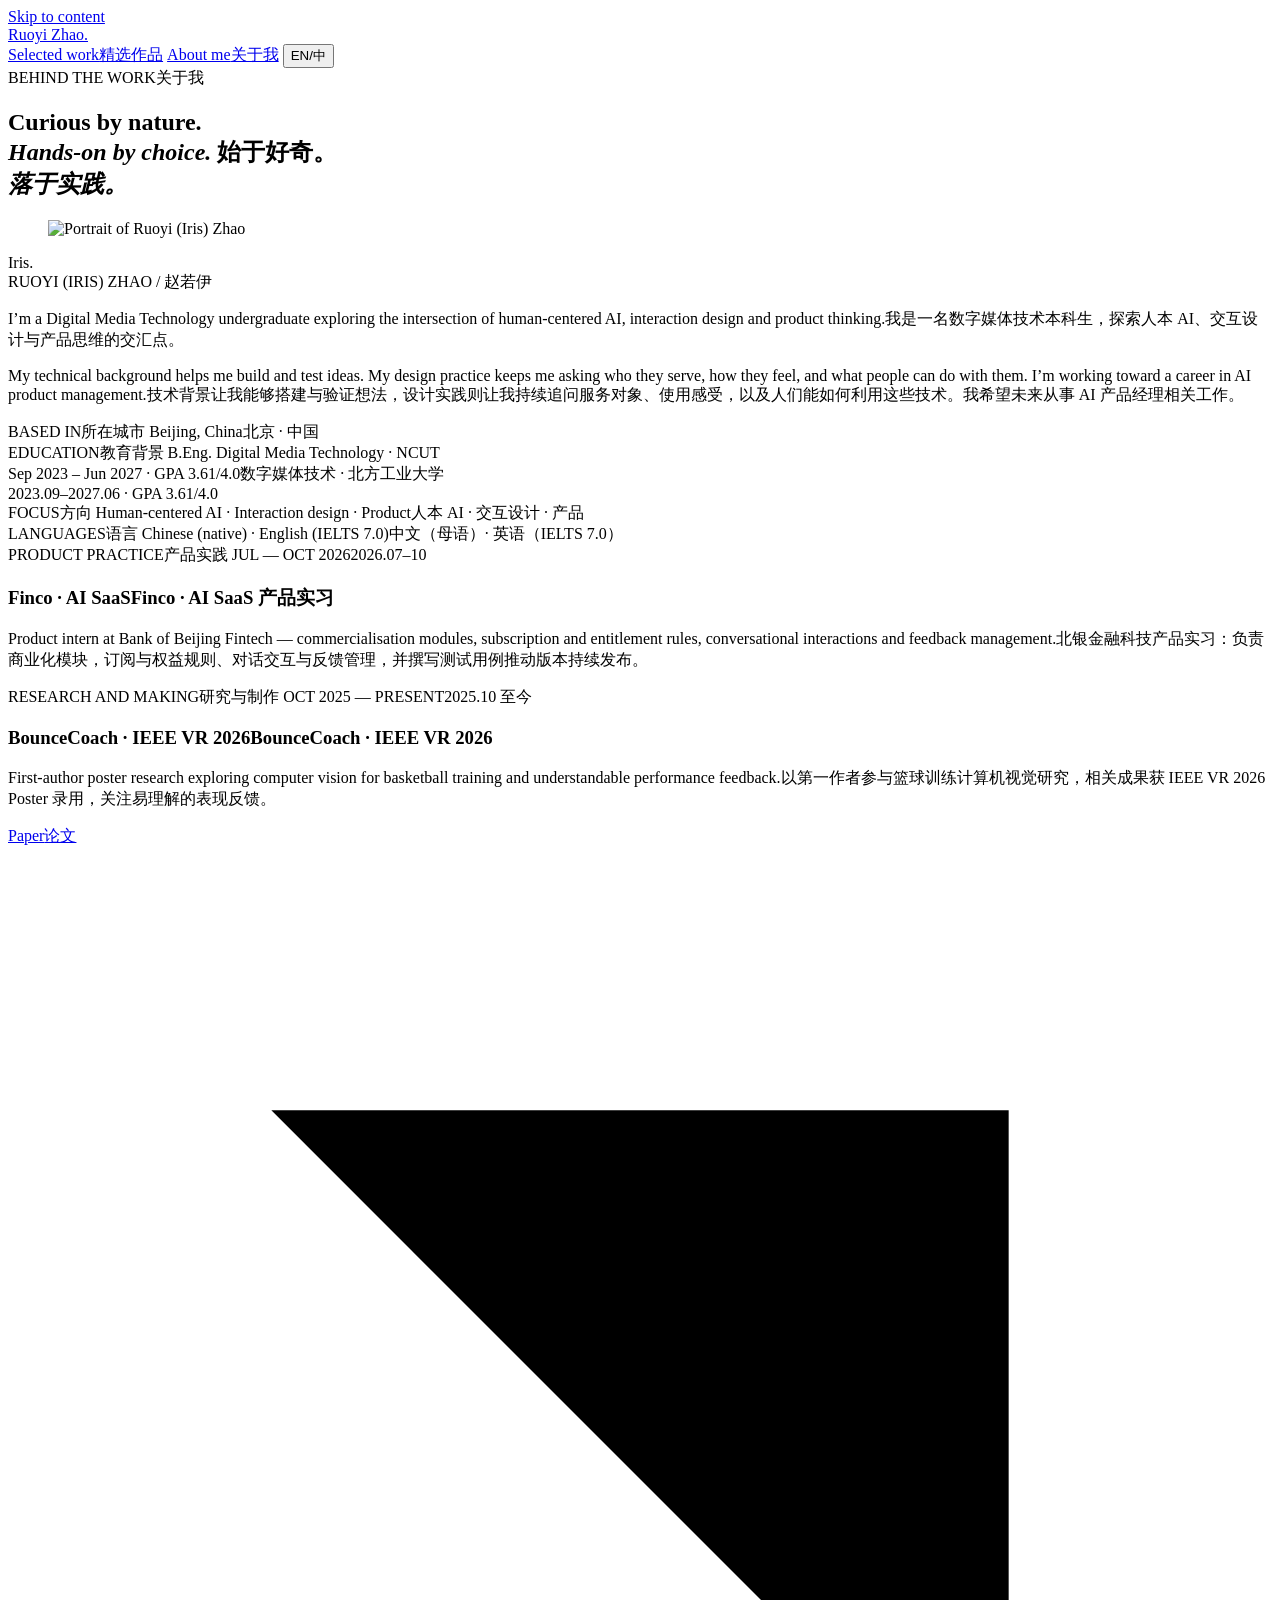
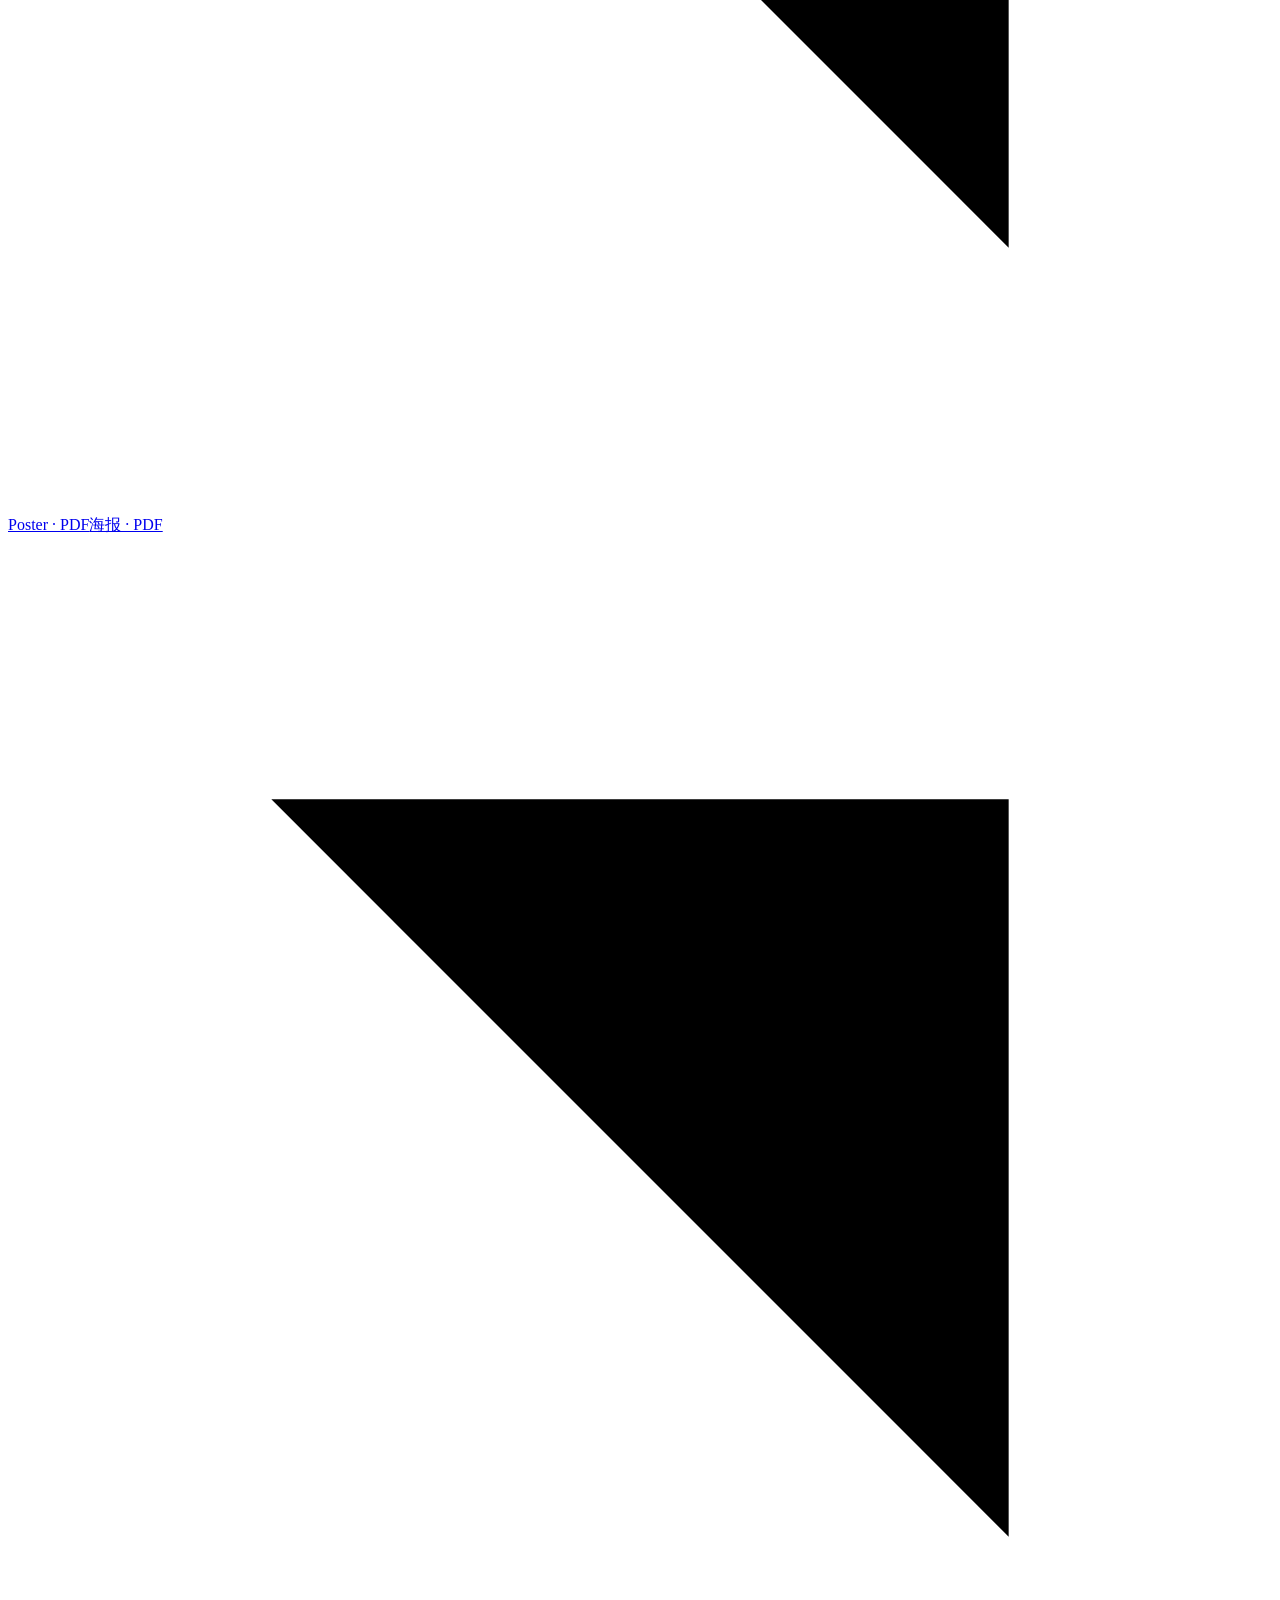
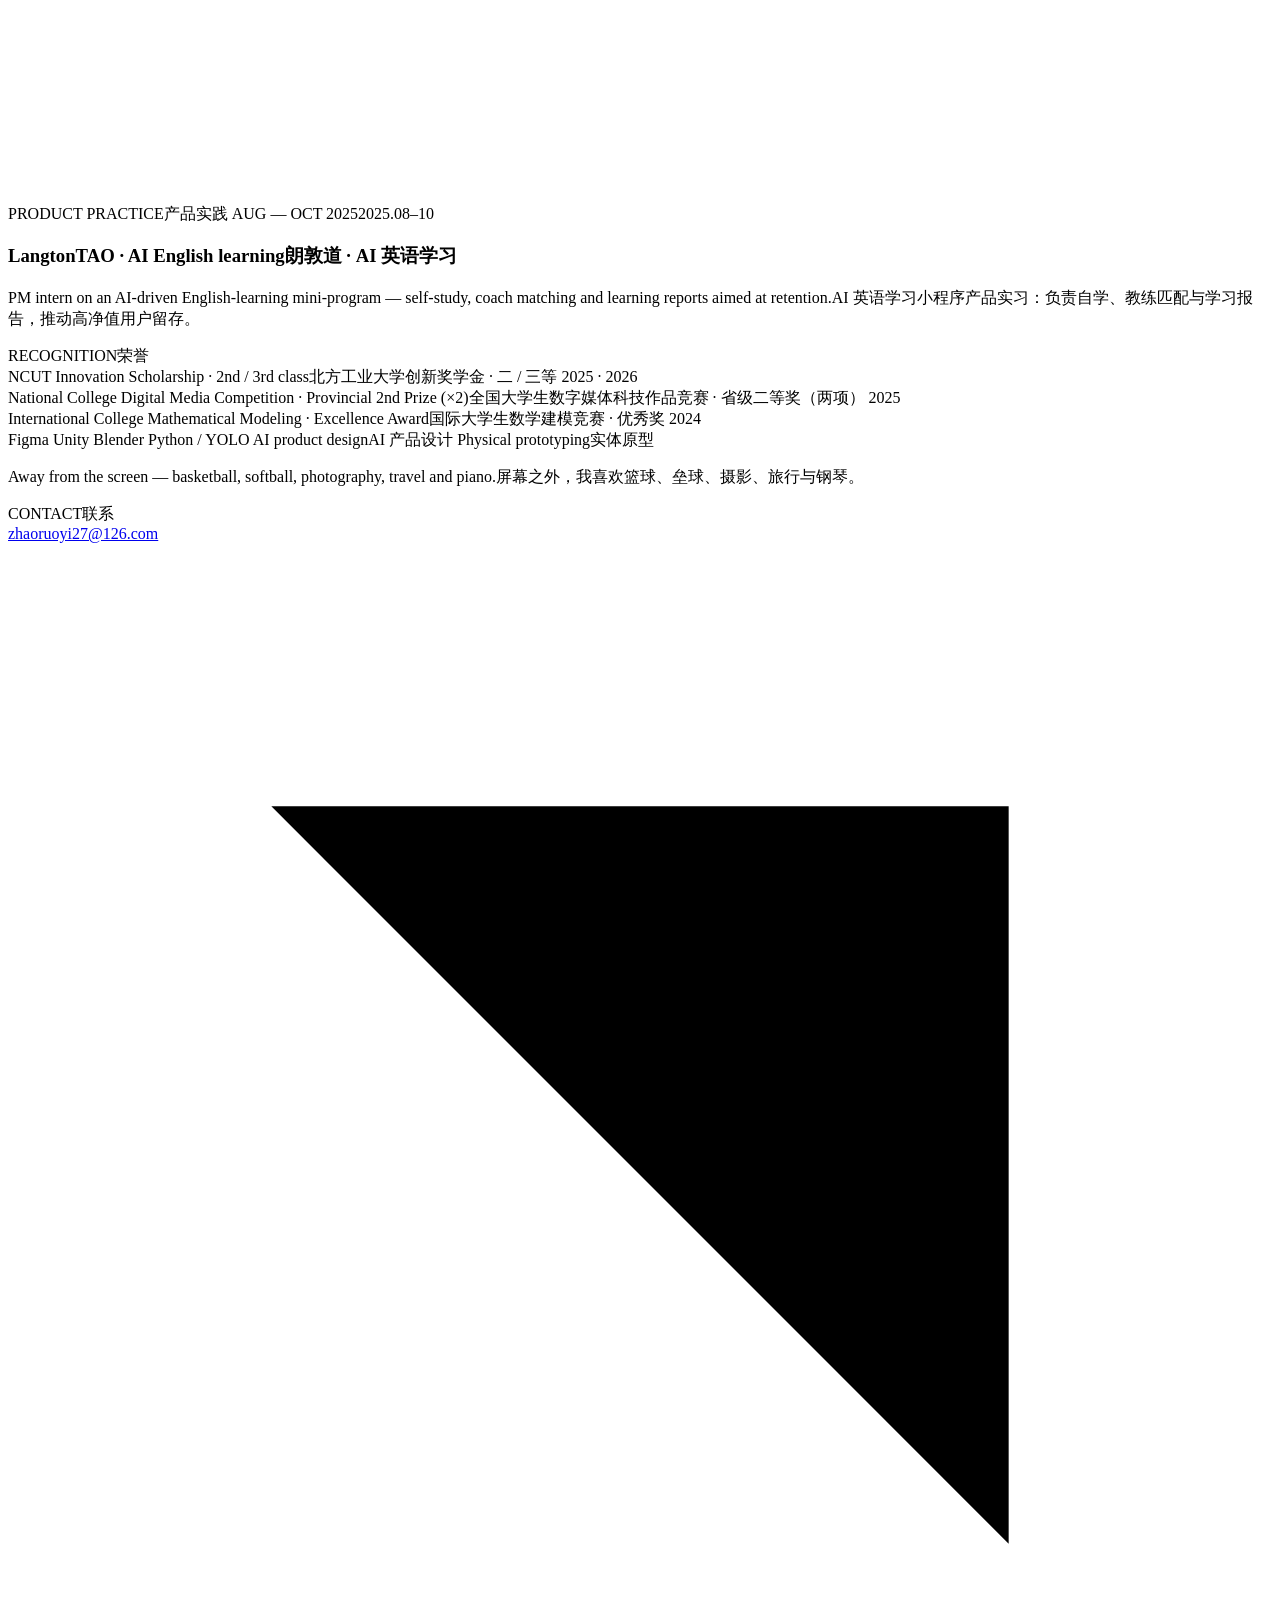
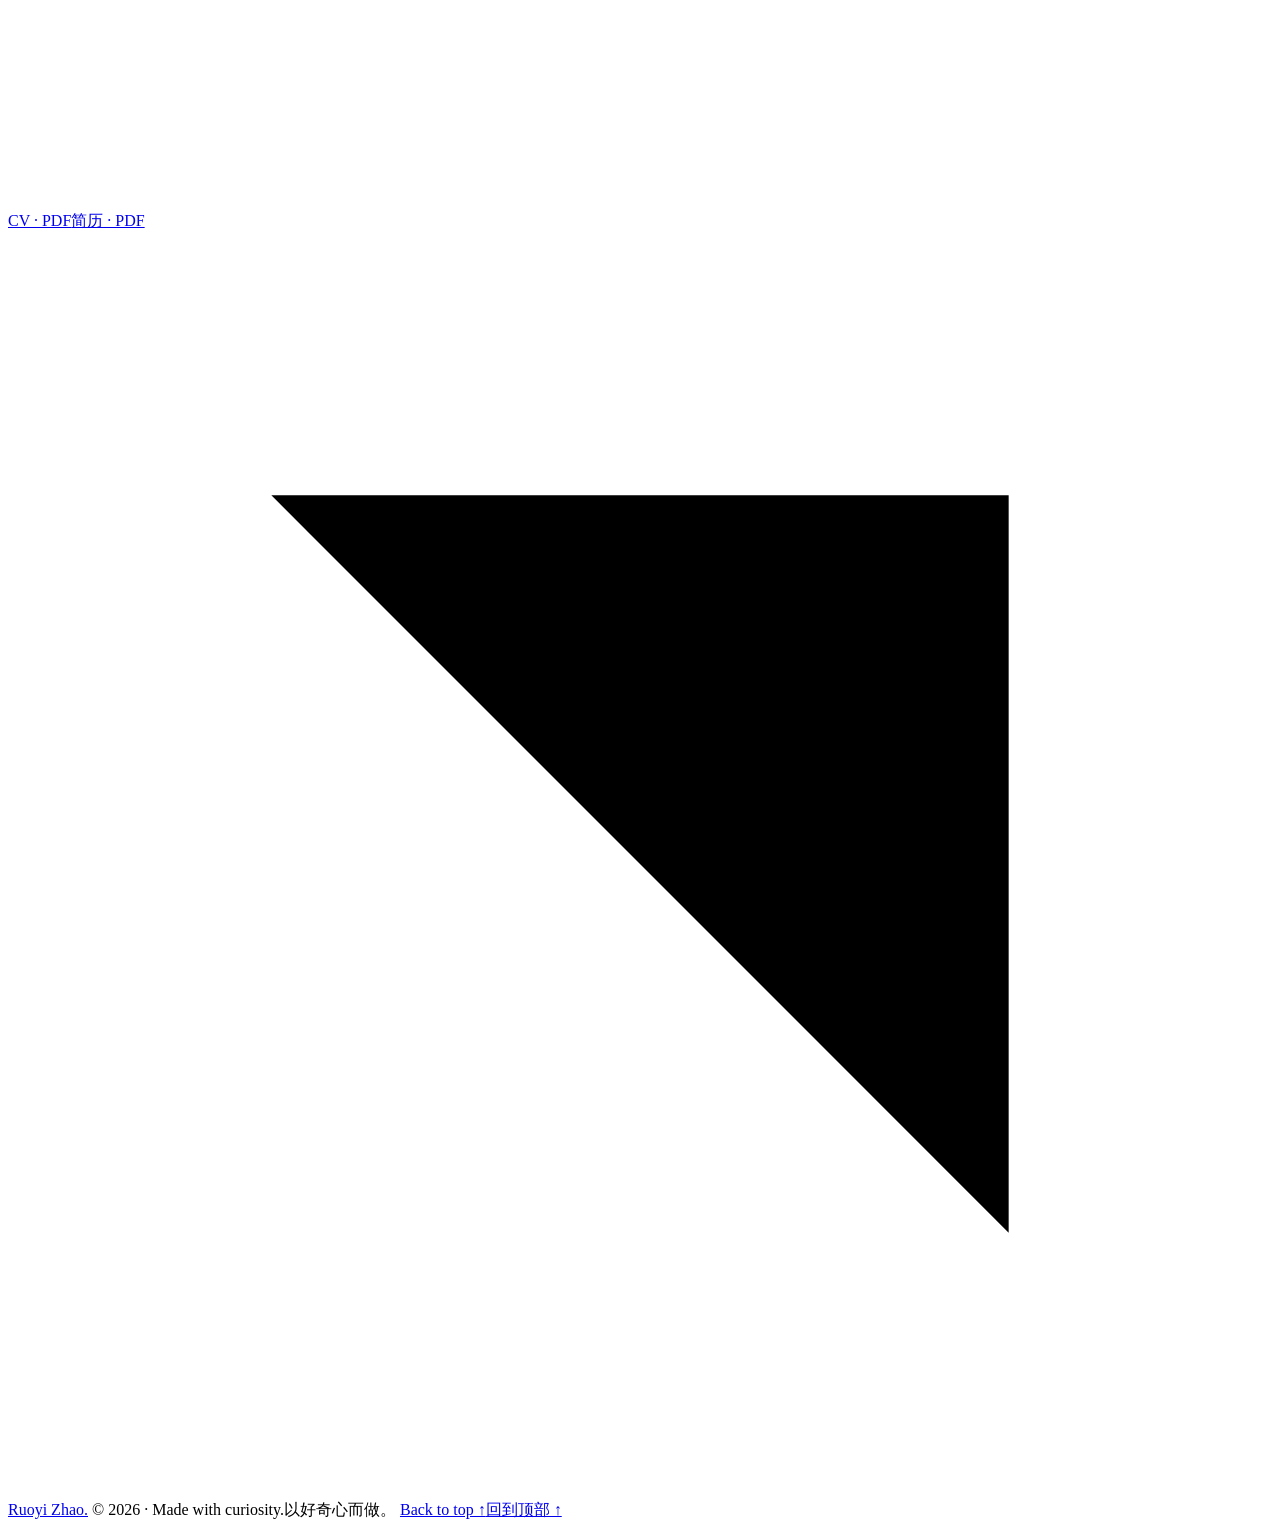
==== about/index.html @ 084b195e "Hero: a light concept diagram on the right - perceive, understand, reflect, act The right half of th" ====
<!DOCTYPE html>
<html lang="en">
<head>
<meta charset="utf-8"/>
<meta name="viewport" content="width=device-width, initial-scale=1"/>
<title>About me — Ruoyi (Iris) Zhao</title>
<meta name="description" content="Ruoyi (Iris) Zhao — a Digital Media Technology undergraduate working across human-centered AI, interaction design and product thinking."/>
<link rel="icon" href="/Ruoyi-Iris-Zhao-Portfolio/favicon.svg"/>
<link rel="stylesheet" href="/Ruoyi-Iris-Zhao-Portfolio/_next/static/css/index.DijxL777.css?v=5"/>
</head>
<body>
<a class="skip" href="#main">Skip to content</a>

<header class="header">
  <a class="wordmark" href="/Ruoyi-Iris-Zhao-Portfolio/" aria-label="Ruoyi Zhao home">Ruoyi Zhao<span class="brand-dot">.</span></a>
  <nav aria-label="Main navigation">
    <a href="/Ruoyi-Iris-Zhao-Portfolio/#work"><span class="t-en">Selected work</span><span class="t-zh">精选作品</span></a>
    <a href="/Ruoyi-Iris-Zhao-Portfolio/about/" class="is-current" aria-current="page"><span class="t-en">About me</span><span class="t-zh">关于我</span></a>
    <button class="language" id="langToggle" aria-label="切换中文"><span class="chosen">EN</span><span class="divider">/</span><span class="">中</span></button>
  </nav>
</header>

<main id="main">

  <section id="about" class="about section-wrap about-page">

    <div class="about-title">
      <span class="eyebrow"><span class="t-en">BEHIND THE WORK</span><span class="t-zh">关于我</span></span>
      <h1>
        <span class="t-en">Curious by nature.<br/><em>Hands-on by choice.</em></span>
        <span class="t-zh">始于好奇。<br/><em>落于实践。</em></span>
      </h1>
      <figure class="about-portrait">
        <img src="/Ruoyi-Iris-Zhao-Portfolio/assets/iris-portrait.jpg" alt="Portrait of Ruoyi (Iris) Zhao"/>
      </figure>
      <div class="signature">Iris.</div>
      <span class="small-caption">RUOYI (IRIS) ZHAO / 赵若伊</span>
    </div>

    <div class="about-content">

      <p class="about-lead"><span class="t-en">I’m a Digital Media Technology undergraduate exploring the intersection of human-centered AI, interaction design and product thinking.</span><span class="t-zh">我是一名数字媒体技术本科生，探索人本 AI、交互设计与产品思维的交汇点。</span></p>
      <p><span class="t-en">My technical background helps me build and test ideas. My design practice keeps me asking who they serve, how they feel, and what people can do with them. I’m working toward a career in AI product management.</span><span class="t-zh">技术背景让我能够搭建与验证想法，设计实践则让我持续追问服务对象、使用感受，以及人们能如何利用这些技术。我希望未来从事 AI 产品经理相关工作。</span></p>

      <div class="about-facts">
        <div class="fact">
          <span class="fact-k"><span class="t-en">BASED IN</span><span class="t-zh">所在城市</span></span>
          <span class="fact-v"><span class="t-en">Beijing, China</span><span class="t-zh">北京 · 中国</span></span>
        </div>
        <div class="fact">
          <span class="fact-k"><span class="t-en">EDUCATION</span><span class="t-zh">教育背景</span></span>
          <span class="fact-v"><span class="t-en">B.Eng. Digital Media Technology · NCUT<br/>Sep 2023 – Jun 2027 · GPA 3.61/4.0</span><span class="t-zh">数字媒体技术 · 北方工业大学<br/>2023.09–2027.06 · GPA 3.61/4.0</span></span>
        </div>
        <div class="fact">
          <span class="fact-k"><span class="t-en">FOCUS</span><span class="t-zh">方向</span></span>
          <span class="fact-v"><span class="t-en">Human-centered AI · Interaction design · Product</span><span class="t-zh">人本 AI · 交互设计 · 产品</span></span>
        </div>
        <div class="fact">
          <span class="fact-k"><span class="t-en">LANGUAGES</span><span class="t-zh">语言</span></span>
          <span class="fact-v"><span class="t-en">Chinese (native) · English (IELTS 7.0)</span><span class="t-zh">中文（母语）· 英语（IELTS 7.0）</span></span>
        </div>
      </div>

      <div class="experience">

        <div>
          <div class="exp-head">
            <span class="eyebrow"><span class="t-en">PRODUCT PRACTICE</span><span class="t-zh">产品实践</span></span>
            <span class="exp-when"><span class="t-en">JUL — OCT 2026</span><span class="t-zh">2026.07–10</span></span>
          </div>
          <h3><span class="t-en">Finco · AI SaaS</span><span class="t-zh">Finco · AI SaaS 产品实习</span></h3>
          <p><span class="t-en">Product intern at Bank of Beijing Fintech — commercialisation modules, subscription and entitlement rules, conversational interactions and feedback management.</span><span class="t-zh">北银金融科技产品实习：负责商业化模块，订阅与权益规则、对话交互与反馈管理，并撰写测试用例推动版本持续发布。</span></p>
        </div>

        <div>
          <div class="exp-head">
            <span class="eyebrow"><span class="t-en">RESEARCH AND MAKING</span><span class="t-zh">研究与制作</span></span>
            <span class="exp-when"><span class="t-en">OCT 2025 — PRESENT</span><span class="t-zh">2025.10 至今</span></span>
          </div>
          <h3><span class="t-en">BounceCoach · IEEE VR 2026</span><span class="t-zh">BounceCoach · IEEE VR 2026</span></h3>
          <p><span class="t-en">First-author poster research exploring computer vision for basketball training and understandable performance feedback.</span><span class="t-zh">以第一作者参与篮球训练计算机视觉研究，相关成果获 IEEE VR 2026 Poster 录用，关注易理解的表现反馈。</span></p>
          <div class="pub-links">
            <a class="pub-link" href="https://www.computer.org/csdl/proceedings-article/vrw/2026/052900b168/2gdpKxrUB2w" target="_blank" rel="noreferrer"><span class="t-en">Paper</span><span class="t-zh">论文</span><svg class="arrow-icon" viewBox="0 0 24 24" aria-hidden="true"><path d="M5 19 19 5M5 5h14v14"></path></svg></a>
            <a class="pub-link" href="https://zryiiii-web.github.io/BounceCoach-Poster/publications/IEEE_VR_2026_Poster.pdf" target="_blank" rel="noreferrer"><span class="t-en">Poster · PDF</span><span class="t-zh">海报 · PDF</span><svg class="arrow-icon" viewBox="0 0 24 24" aria-hidden="true"><path d="M5 19 19 5M5 5h14v14"></path></svg></a>
          </div>
        </div>

        <div>
          <div class="exp-head">
            <span class="eyebrow"><span class="t-en">PRODUCT PRACTICE</span><span class="t-zh">产品实践</span></span>
            <span class="exp-when"><span class="t-en">AUG — OCT 2025</span><span class="t-zh">2025.08–10</span></span>
          </div>
          <h3><span class="t-en">LangtonTAO · AI English learning</span><span class="t-zh">朗敦道 · AI 英语学习</span></h3>
          <p><span class="t-en">PM intern on an AI-driven English-learning mini-program — self-study, coach matching and learning reports aimed at retention.</span><span class="t-zh">AI 英语学习小程序产品实习：负责自学、教练匹配与学习报告，推动高净值用户留存。</span></p>
        </div>

      </div>

      <div class="about-rec">
        <span class="eyebrow"><span class="t-en">RECOGNITION</span><span class="t-zh">荣誉</span></span>
        <div class="rec-list">
          <div class="rec">
            <span class="rec-t"><span class="t-en">NCUT Innovation Scholarship · 2nd / 3rd class</span><span class="t-zh">北方工业大学创新奖学金 · 二 / 三等</span></span>
            <span class="rec-y">2025 · 2026</span>
          </div>
          <div class="rec">
            <span class="rec-t"><span class="t-en">National College Digital Media Competition · Provincial 2nd Prize (×2)</span><span class="t-zh">全国大学生数字媒体科技作品竞赛 · 省级二等奖（两项）</span></span>
            <span class="rec-y">2025</span>
          </div>
          <div class="rec">
            <span class="rec-t"><span class="t-en">International College Mathematical Modeling · Excellence Award</span><span class="t-zh">国际大学生数学建模竞赛 · 优秀奖</span></span>
            <span class="rec-y">2024</span>
          </div>
        </div>
      </div>

      <div class="skill-tags">
        <span>Figma</span>
        <span>Unity</span>
        <span>Blender</span>
        <span>Python / YOLO</span>
        <span><span class="t-en">AI product design</span><span class="t-zh">AI 产品设计</span></span>
        <span><span class="t-en">Physical prototyping</span><span class="t-zh">实体原型</span></span>
      </div>

      <p class="personal-note"><span class="t-en">Away from the screen — basketball, softball, photography, travel and piano.</span><span class="t-zh">屏幕之外，我喜欢篮球、垒球、摄影、旅行与钢琴。</span></p>

      <div class="about-contact">
        <span class="eyebrow"><span class="t-en">CONTACT</span><span class="t-zh">联系</span></span>
        <div class="pub-links">
          <a class="pub-link is-mail" href="mailto:zhaoruoyi27@126.com"><span>zhaoruoyi27@126.com</span><svg class="arrow-icon" viewBox="0 0 24 24" aria-hidden="true"><path d="M5 19 19 5M5 5h14v14"></path></svg></a>
          <a class="pub-link" href="/Ruoyi-Iris-Zhao-Portfolio/assets/CV-Ruoyi-Zhao.pdf" target="_blank" rel="noreferrer"><span class="t-en">CV · PDF</span><span class="t-zh">简历 · PDF</span><svg class="arrow-icon" viewBox="0 0 24 24" aria-hidden="true"><path d="M5 19 19 5M5 5h14v14"></path></svg></a>
        </div>
      </div>

    </div>
  </section>

</main>

<footer>
  <a href="/Ruoyi-Iris-Zhao-Portfolio/">Ruoyi Zhao<span>.</span></a>
  <span>© 2026 · <span class="t-en">Made with curiosity.</span><span class="t-zh">以好奇心而做。</span></span>
  <a href="#main"><span class="t-en">Back to top ↑</span><span class="t-zh">回到顶部 ↑</span></a>
</footer>

<script>
(function () {
  var KEY = "ruoyi-language";
  var zh = false;
  try { zh = localStorage.getItem(KEY) === "1"; } catch (e) {}
  var btn = document.getElementById("langToggle");
  function paint() {
    document.documentElement.lang = zh ? "zh-CN" : "en";
    document.documentElement.className = zh ? "zh" : "";
    if (btn) {
      var kids = btn.children;
      kids[0].className = zh ? "" : "chosen";
      kids[2].className = zh ? "chosen" : "";
    }
  }
  paint();
  if (btn) {
    btn.addEventListener("click", function () {
      zh = !zh;
      try { localStorage.setItem(KEY, zh ? "1" : "0"); } catch (e) {}
      paint();
    });
  }
})();
</script>
</body>
</html>
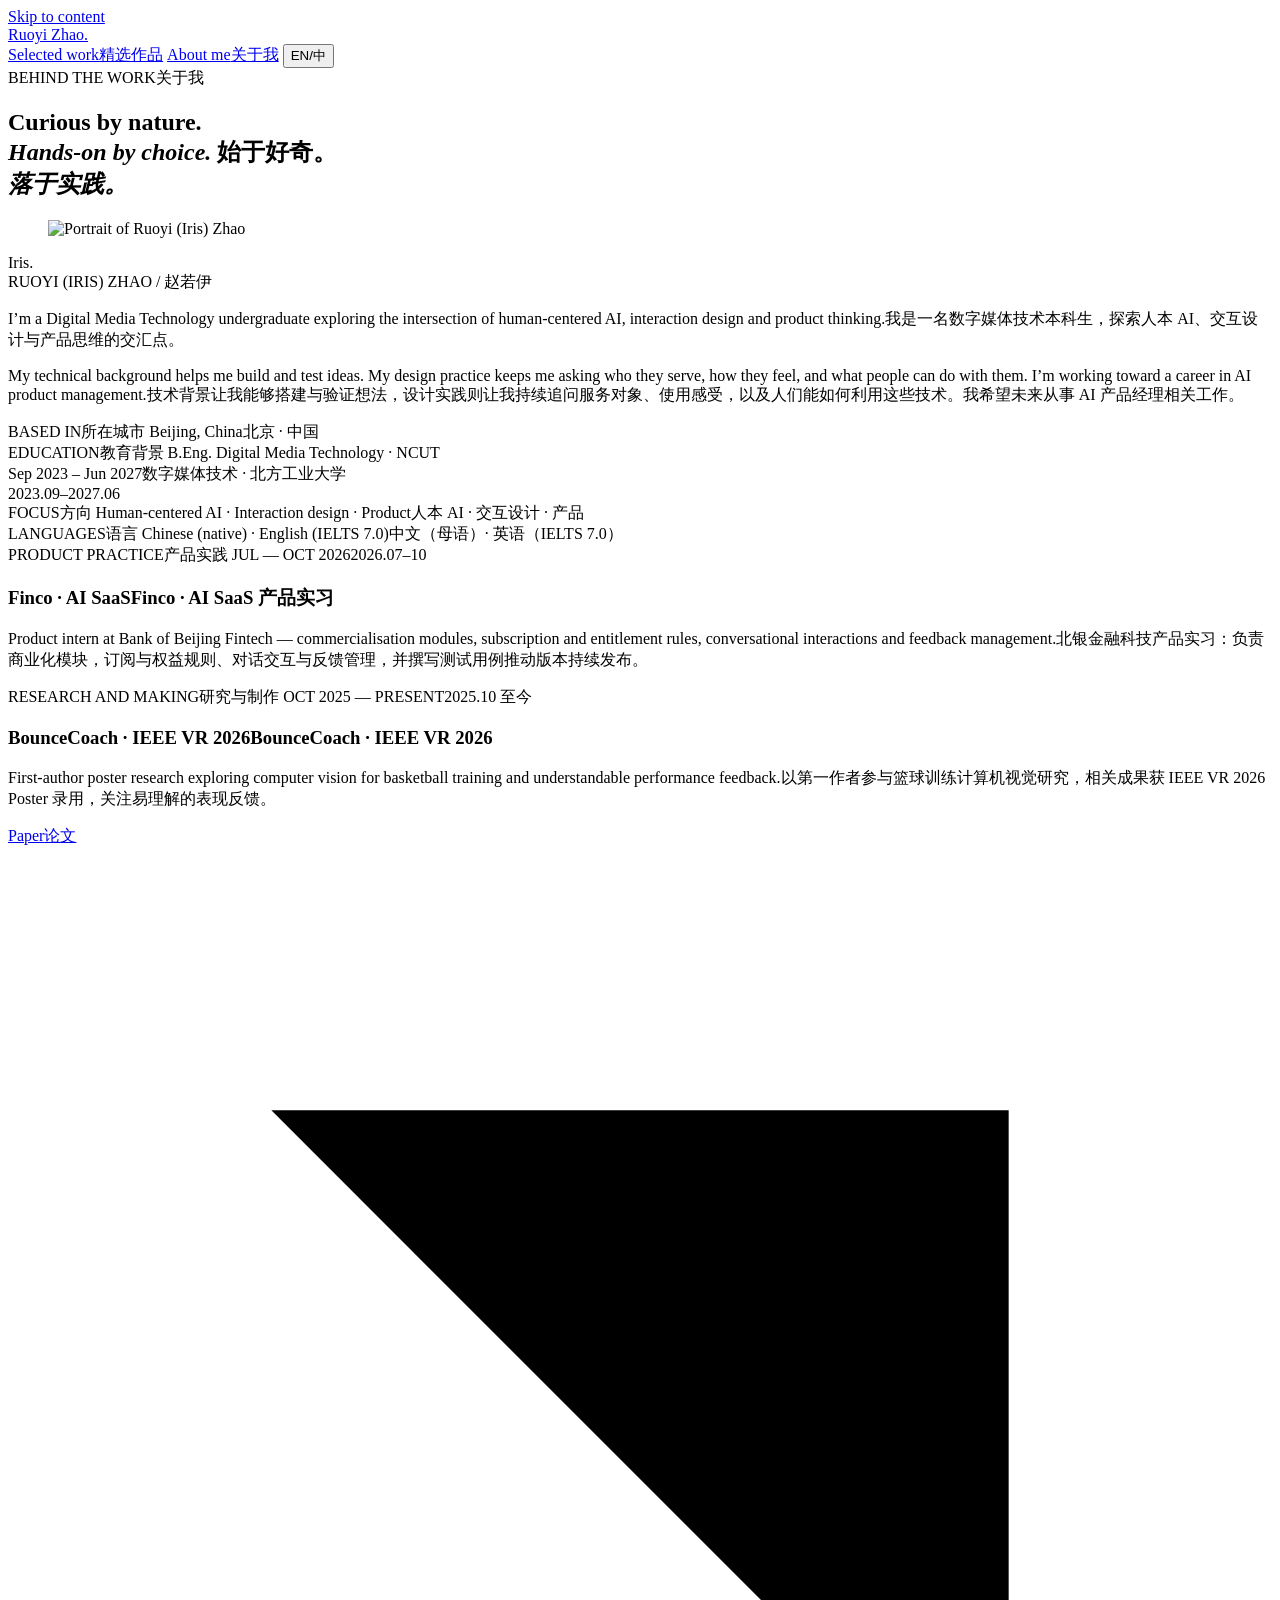
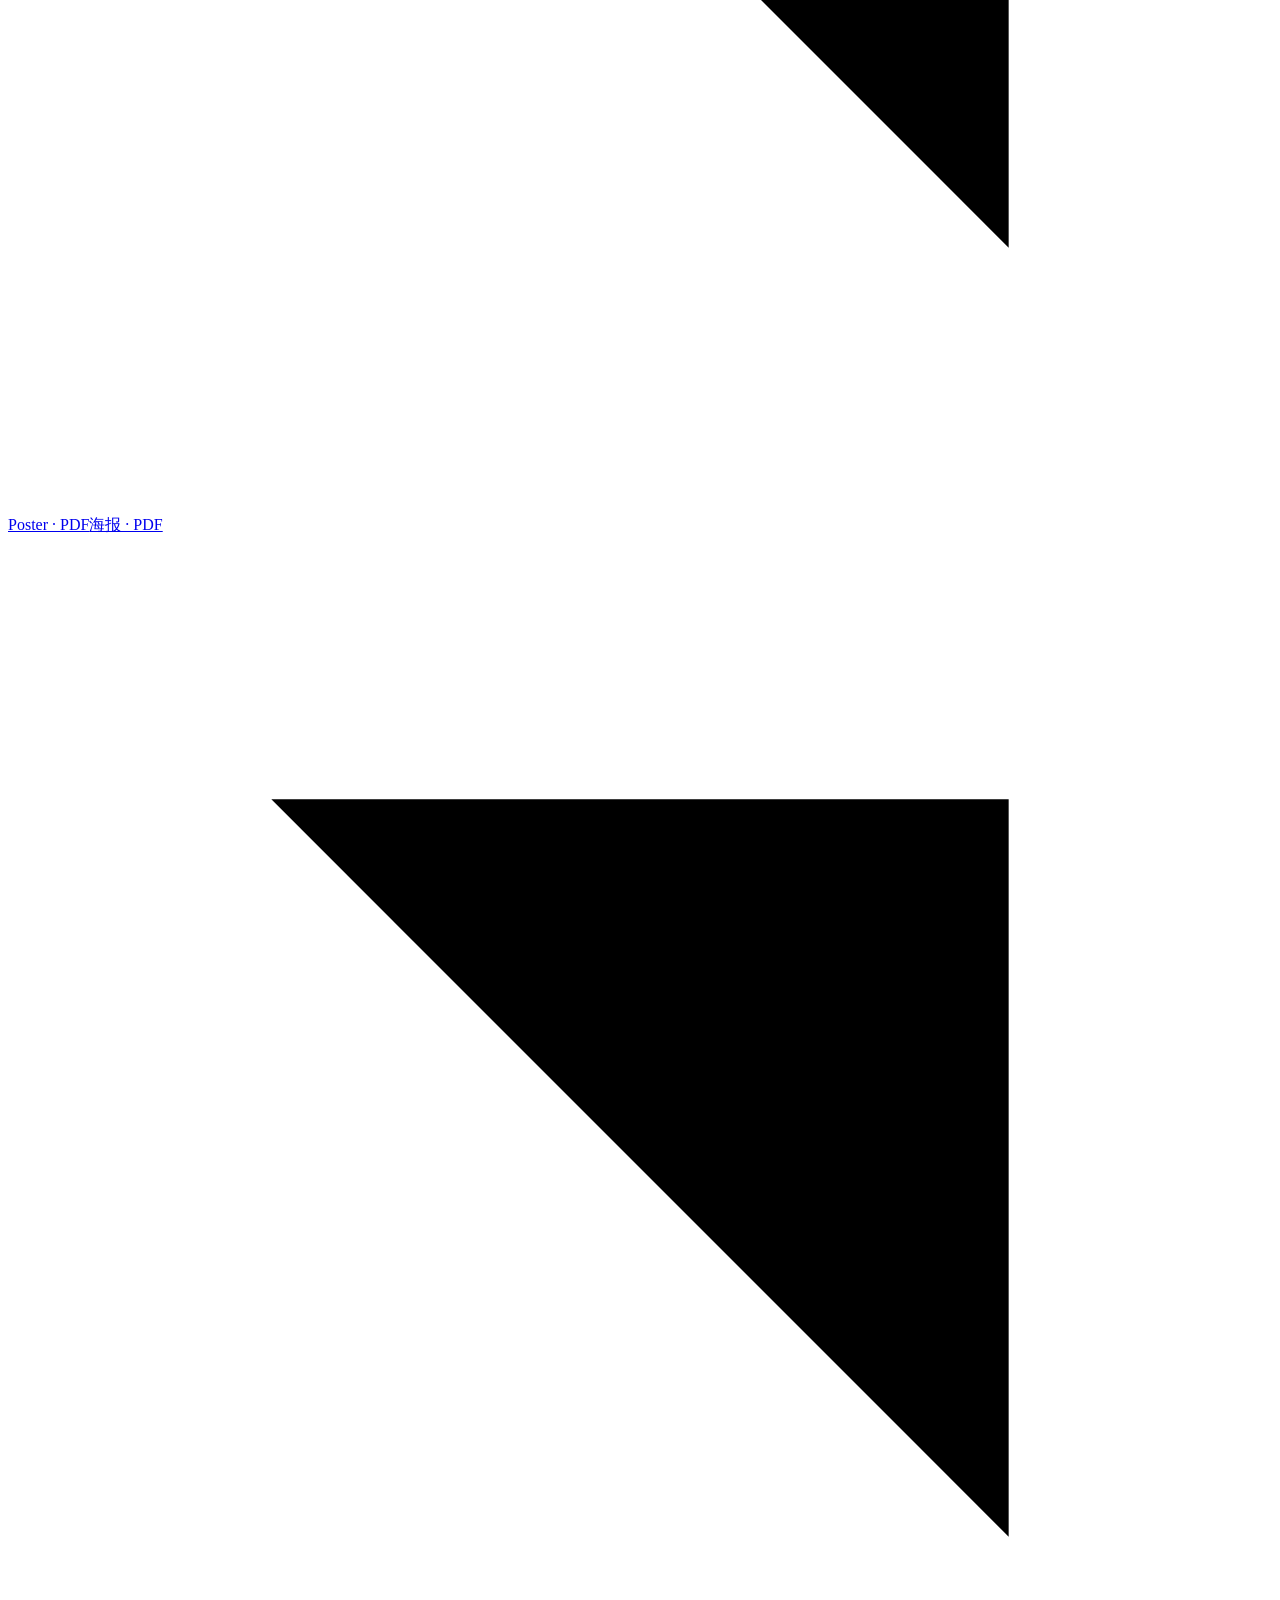
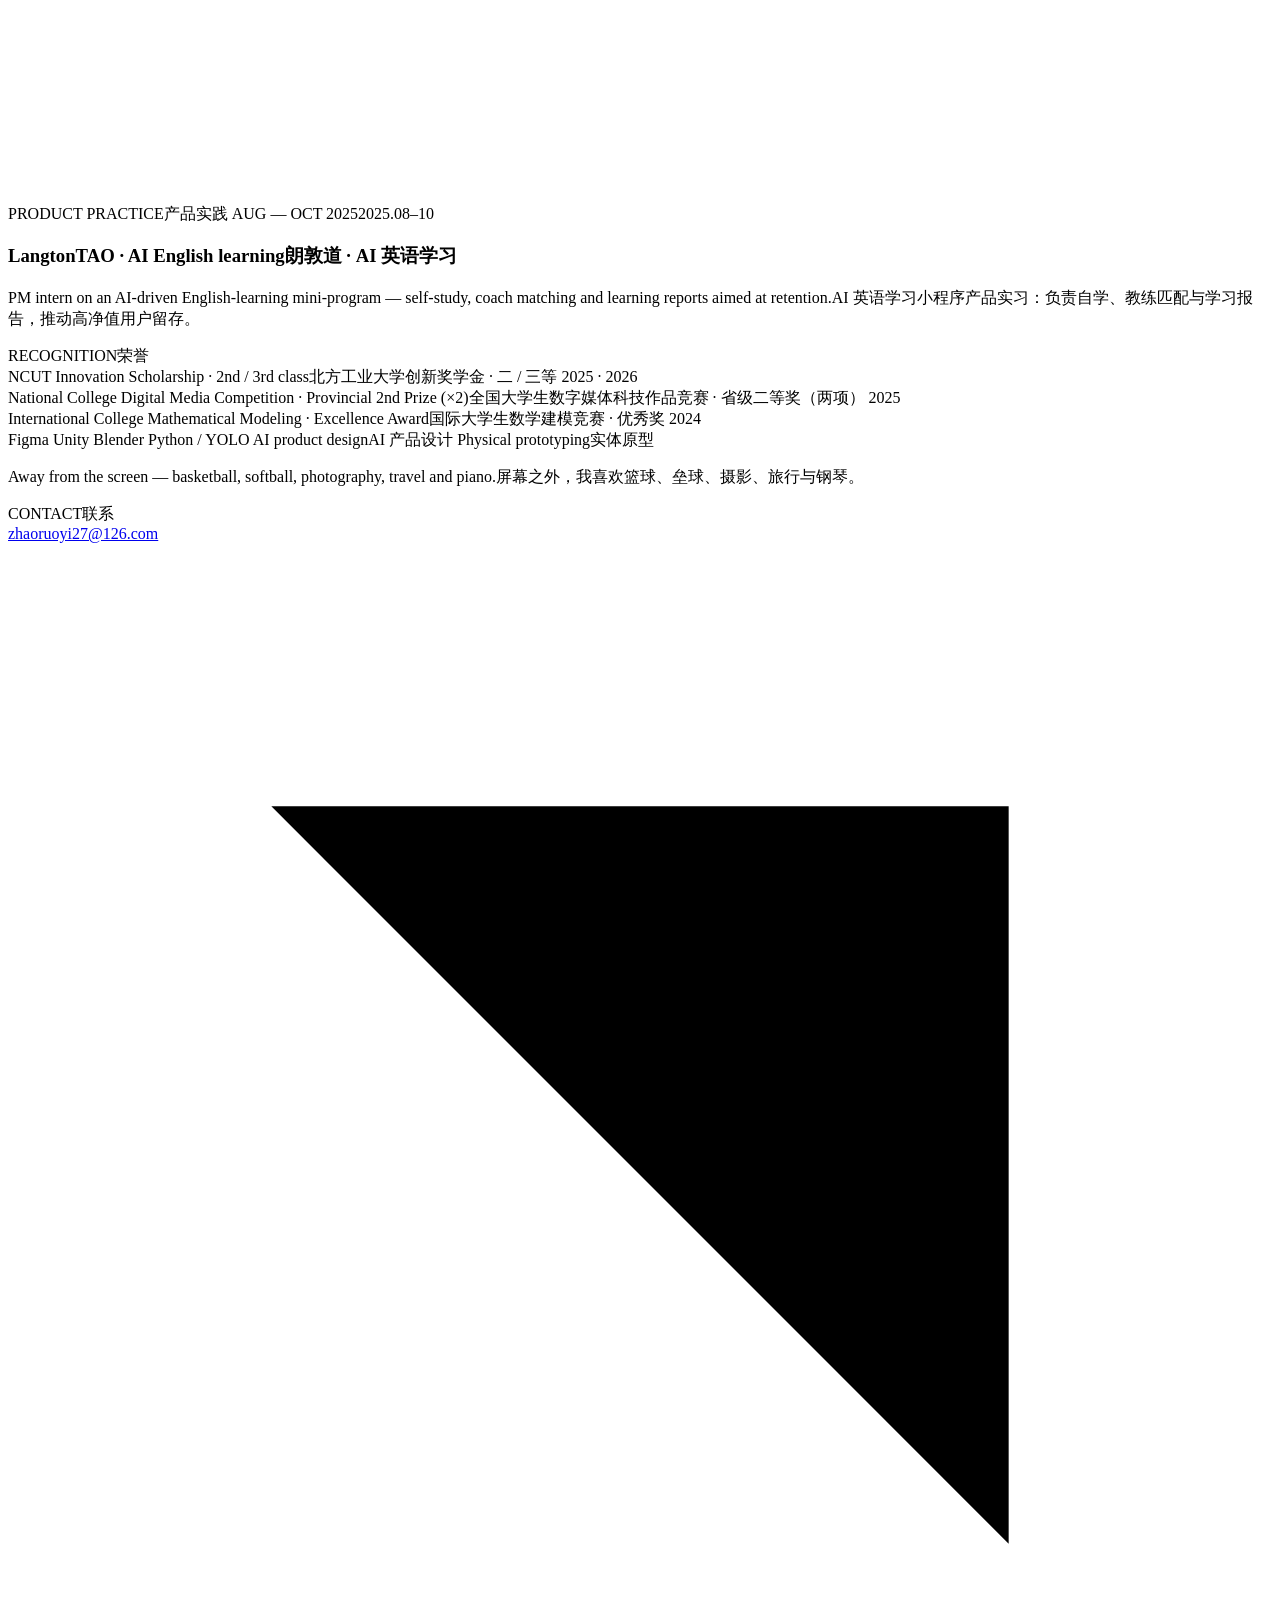
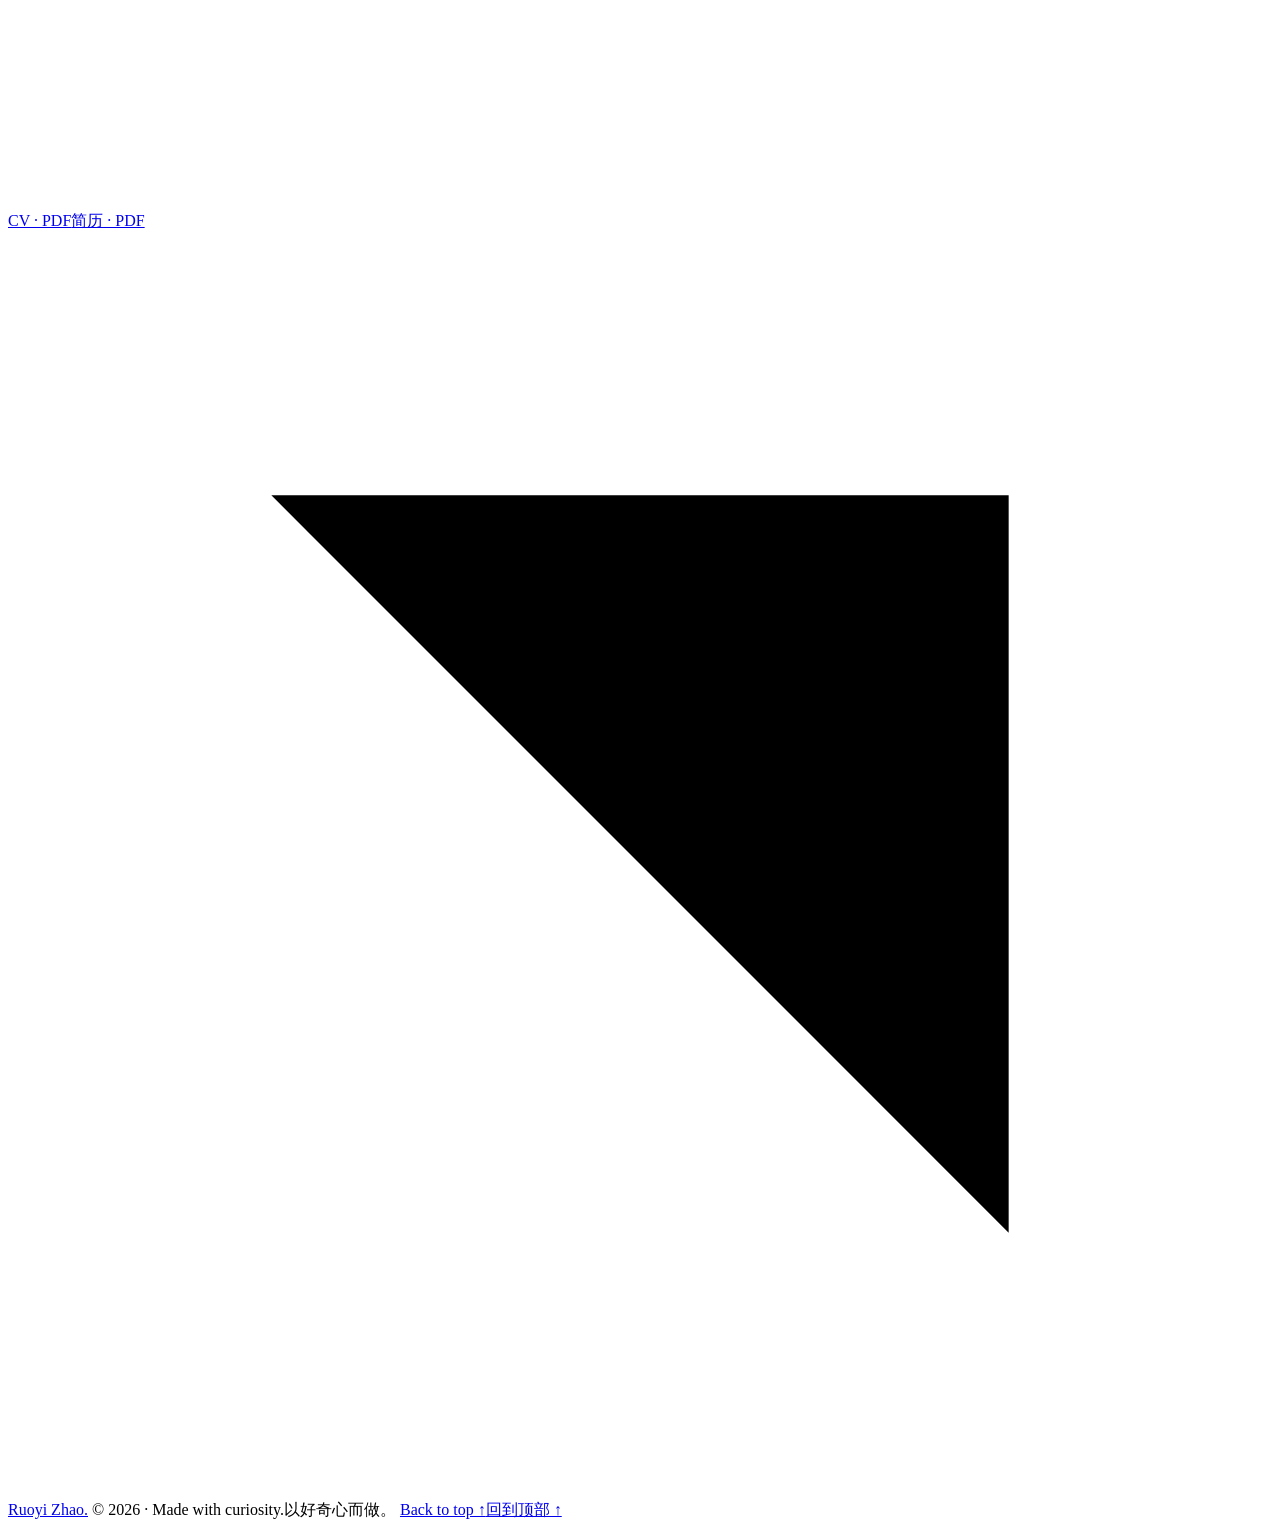
==== commit 999e63c4: "Chinese type set in FangSong; drop GPA; single-ring skill tags" ====
--- a/about/index.html
+++ b/about/index.html
@@ -6,7 +6,7 @@
 <title>About me — Ruoyi (Iris) Zhao</title>
 <meta name="description" content="Ruoyi (Iris) Zhao — a Digital Media Technology undergraduate working across human-centered AI, interaction design and product thinking."/>
 <link rel="icon" href="/Ruoyi-Iris-Zhao-Portfolio/favicon.svg"/>
-<link rel="stylesheet" href="/Ruoyi-Iris-Zhao-Portfolio/_next/static/css/index.DijxL777.css?v=5"/>
+<link rel="stylesheet" href="/Ruoyi-Iris-Zhao-Portfolio/_next/static/css/index.DijxL777.css?v=11"/>
 </head>
 <body>
 <a class="skip" href="#main">Skip to content</a>
@@ -49,7 +49,7 @@
         </div>
         <div class="fact">
           <span class="fact-k"><span class="t-en">EDUCATION</span><span class="t-zh">教育背景</span></span>
-          <span class="fact-v"><span class="t-en">B.Eng. Digital Media Technology · NCUT<br/>Sep 2023 – Jun 2027 · GPA 3.61/4.0</span><span class="t-zh">数字媒体技术 · 北方工业大学<br/>2023.09–2027.06 · GPA 3.61/4.0</span></span>
+          <span class="fact-v"><span class="t-en">B.Eng. Digital Media Technology · NCUT<br/>Sep 2023 – Jun 2027</span><span class="t-zh">数字媒体技术 · 北方工业大学<br/>2023.09–2027.06</span></span>
         </div>
         <div class="fact">
           <span class="fact-k"><span class="t-en">FOCUS</span><span class="t-zh">方向</span></span>
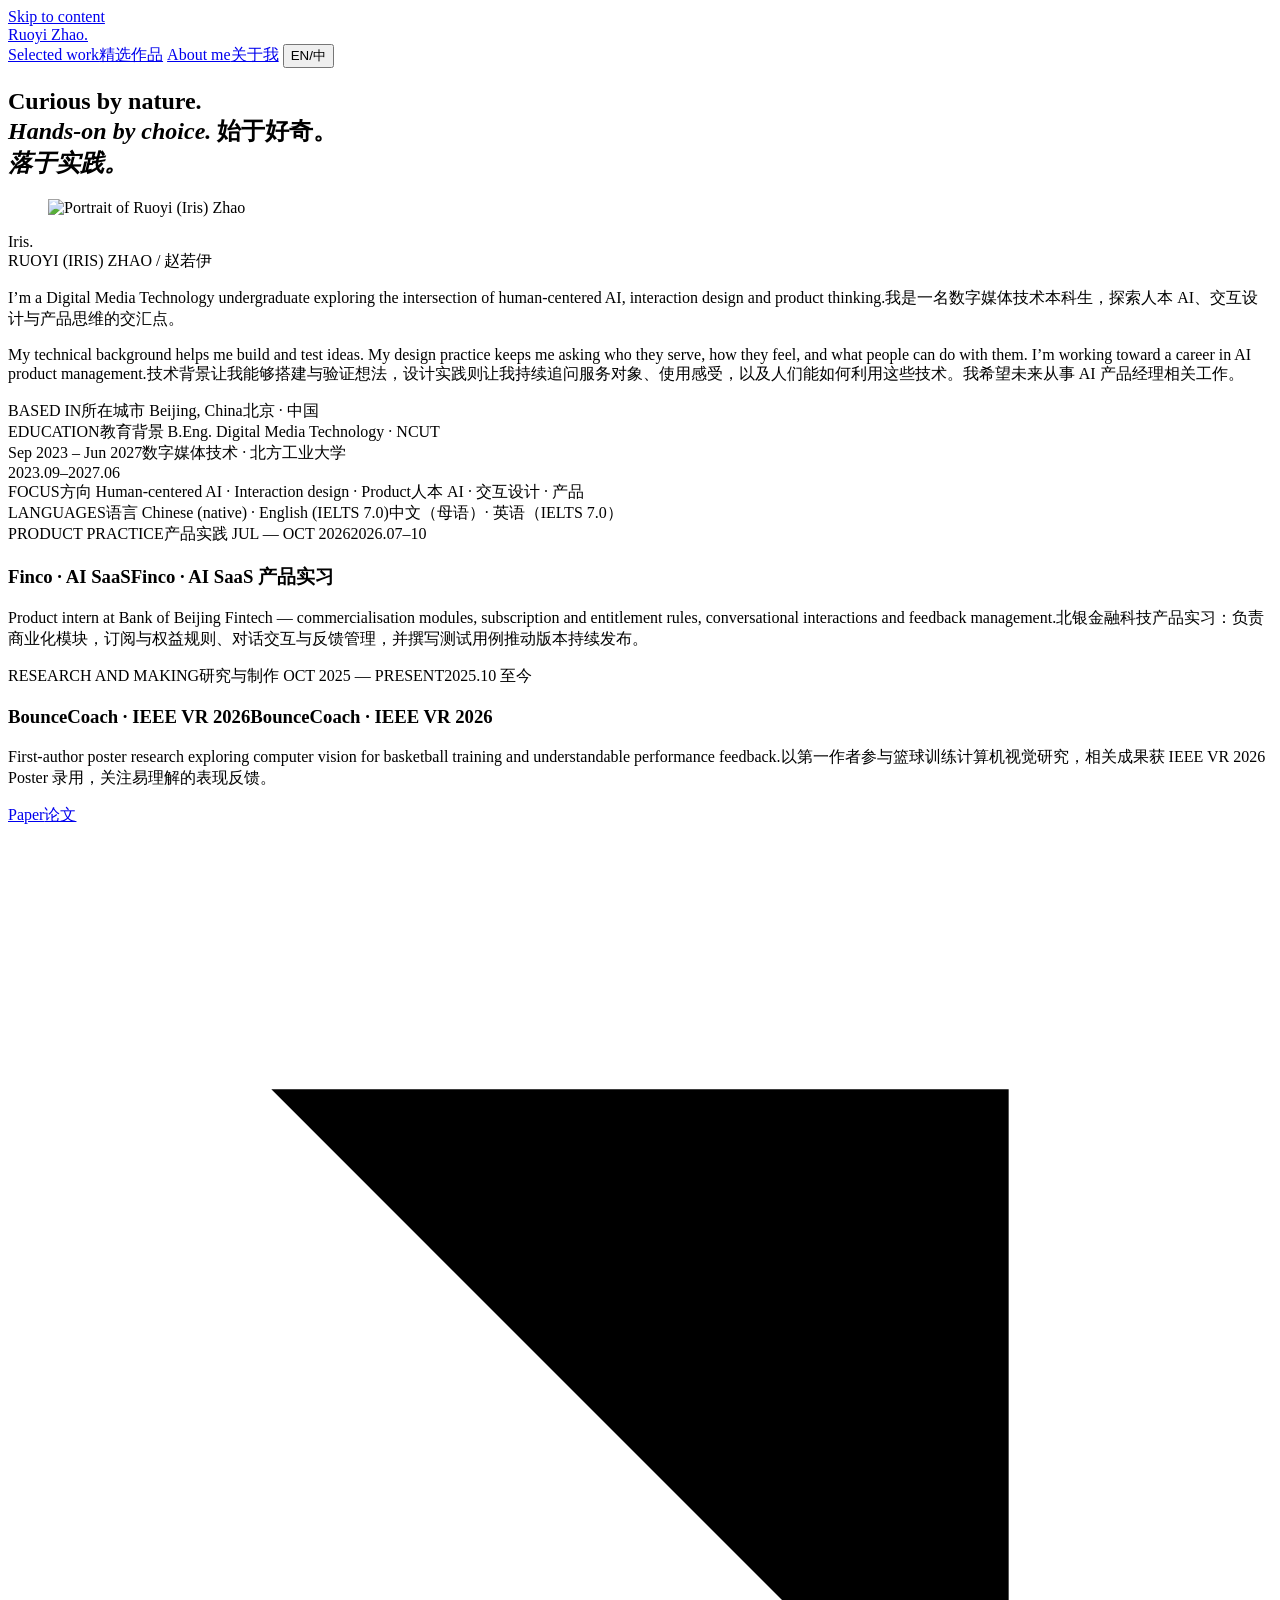
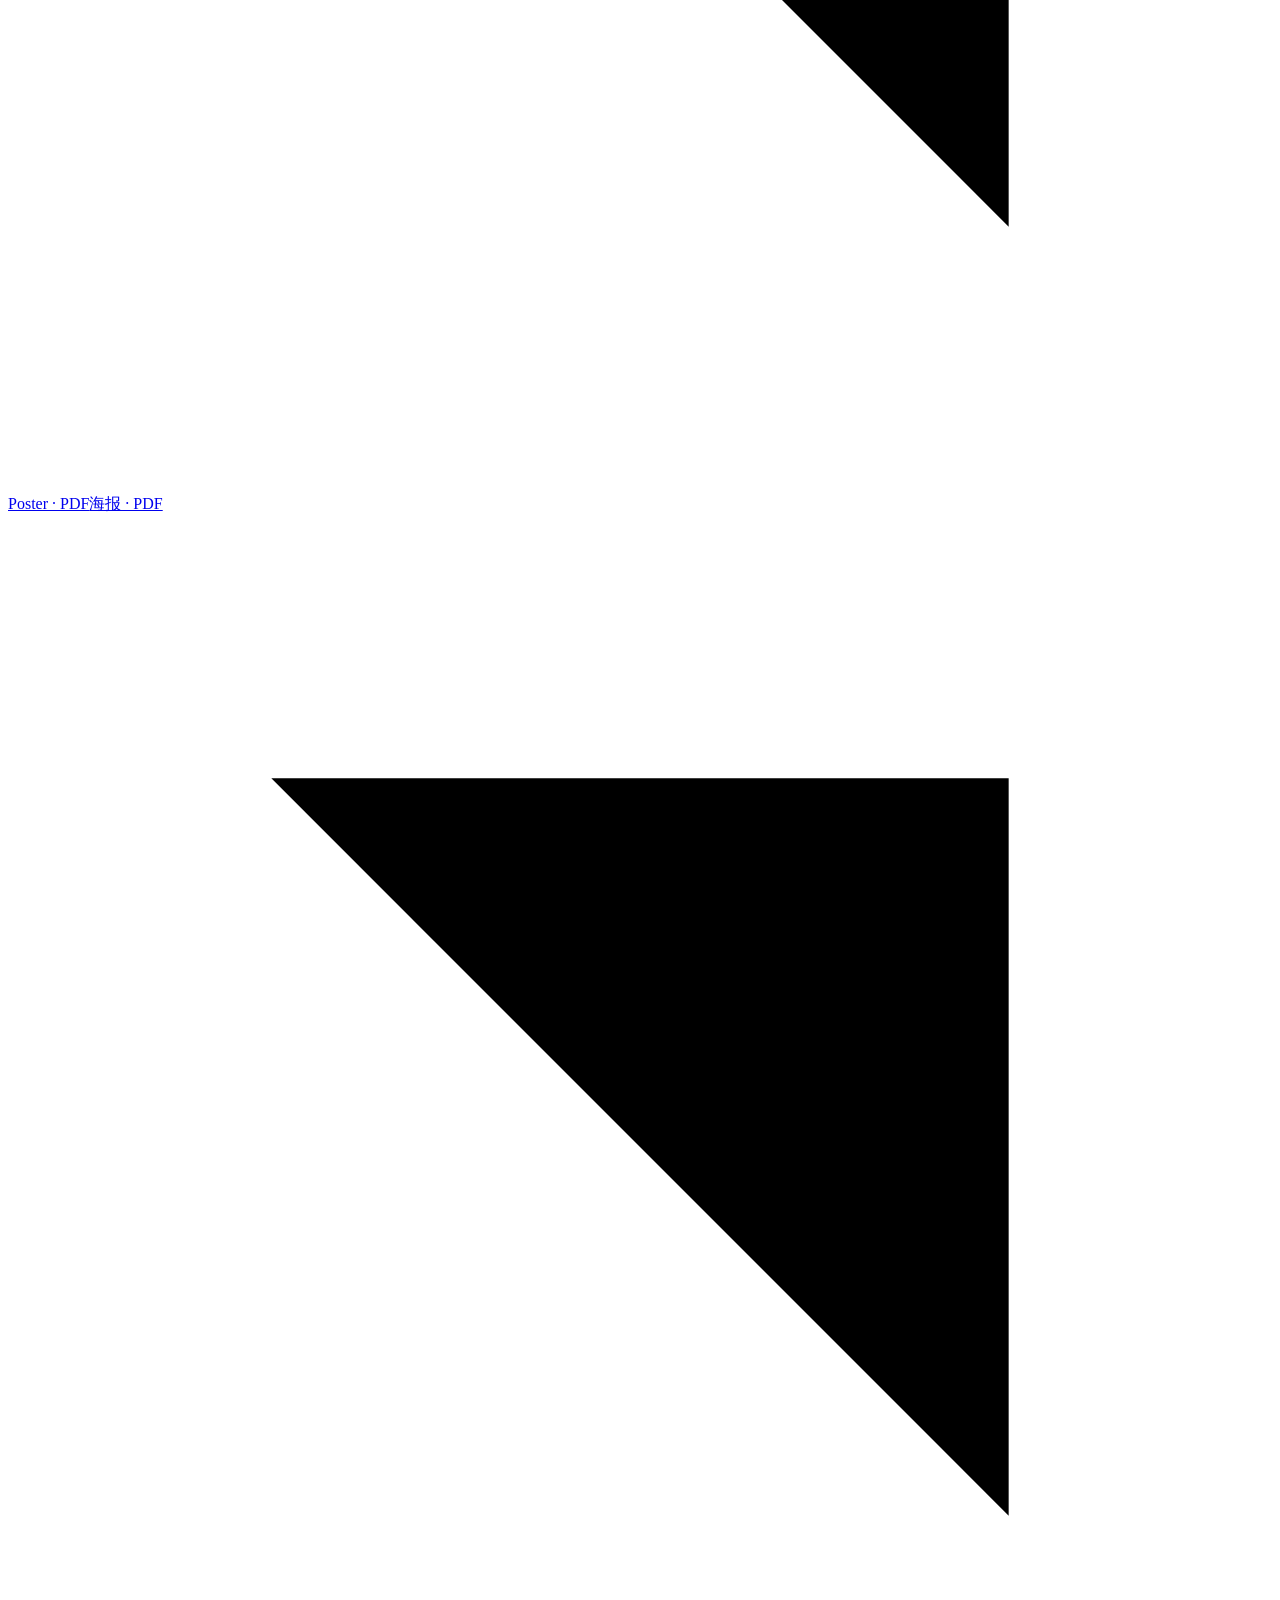
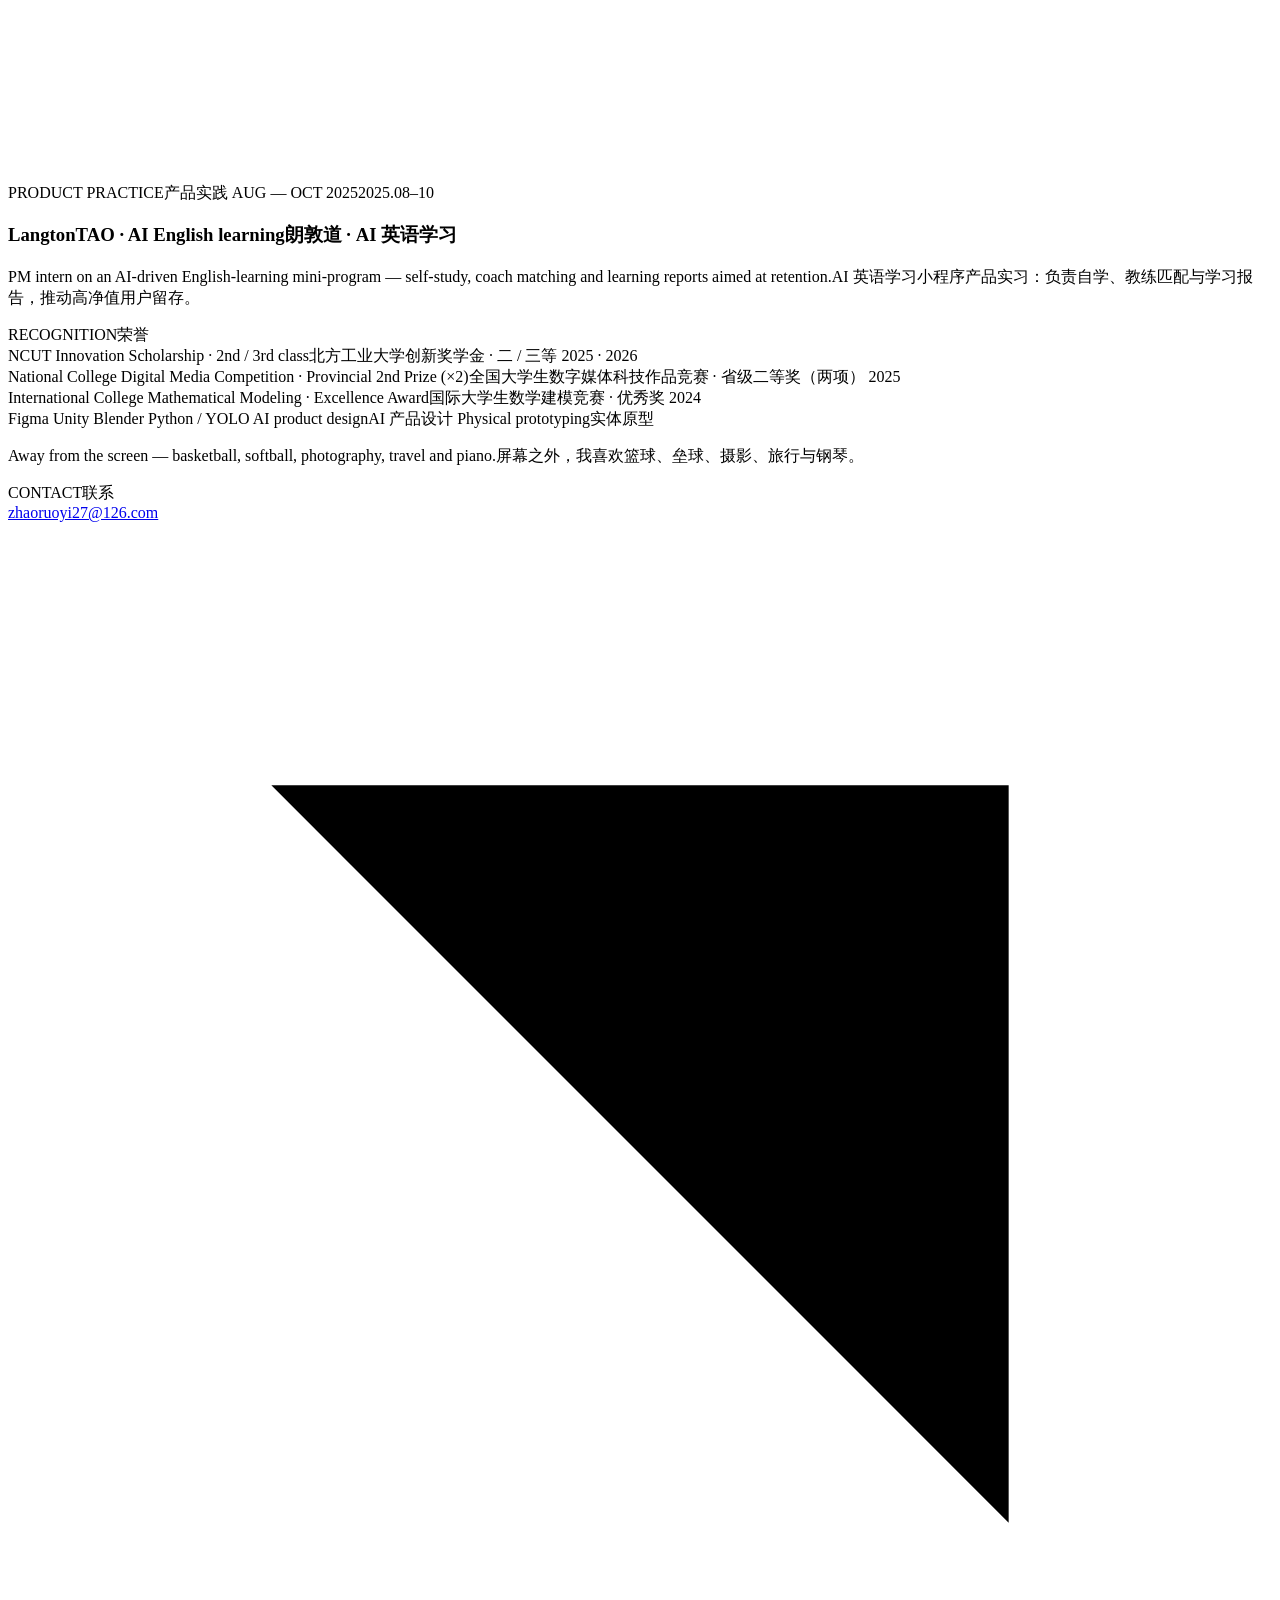
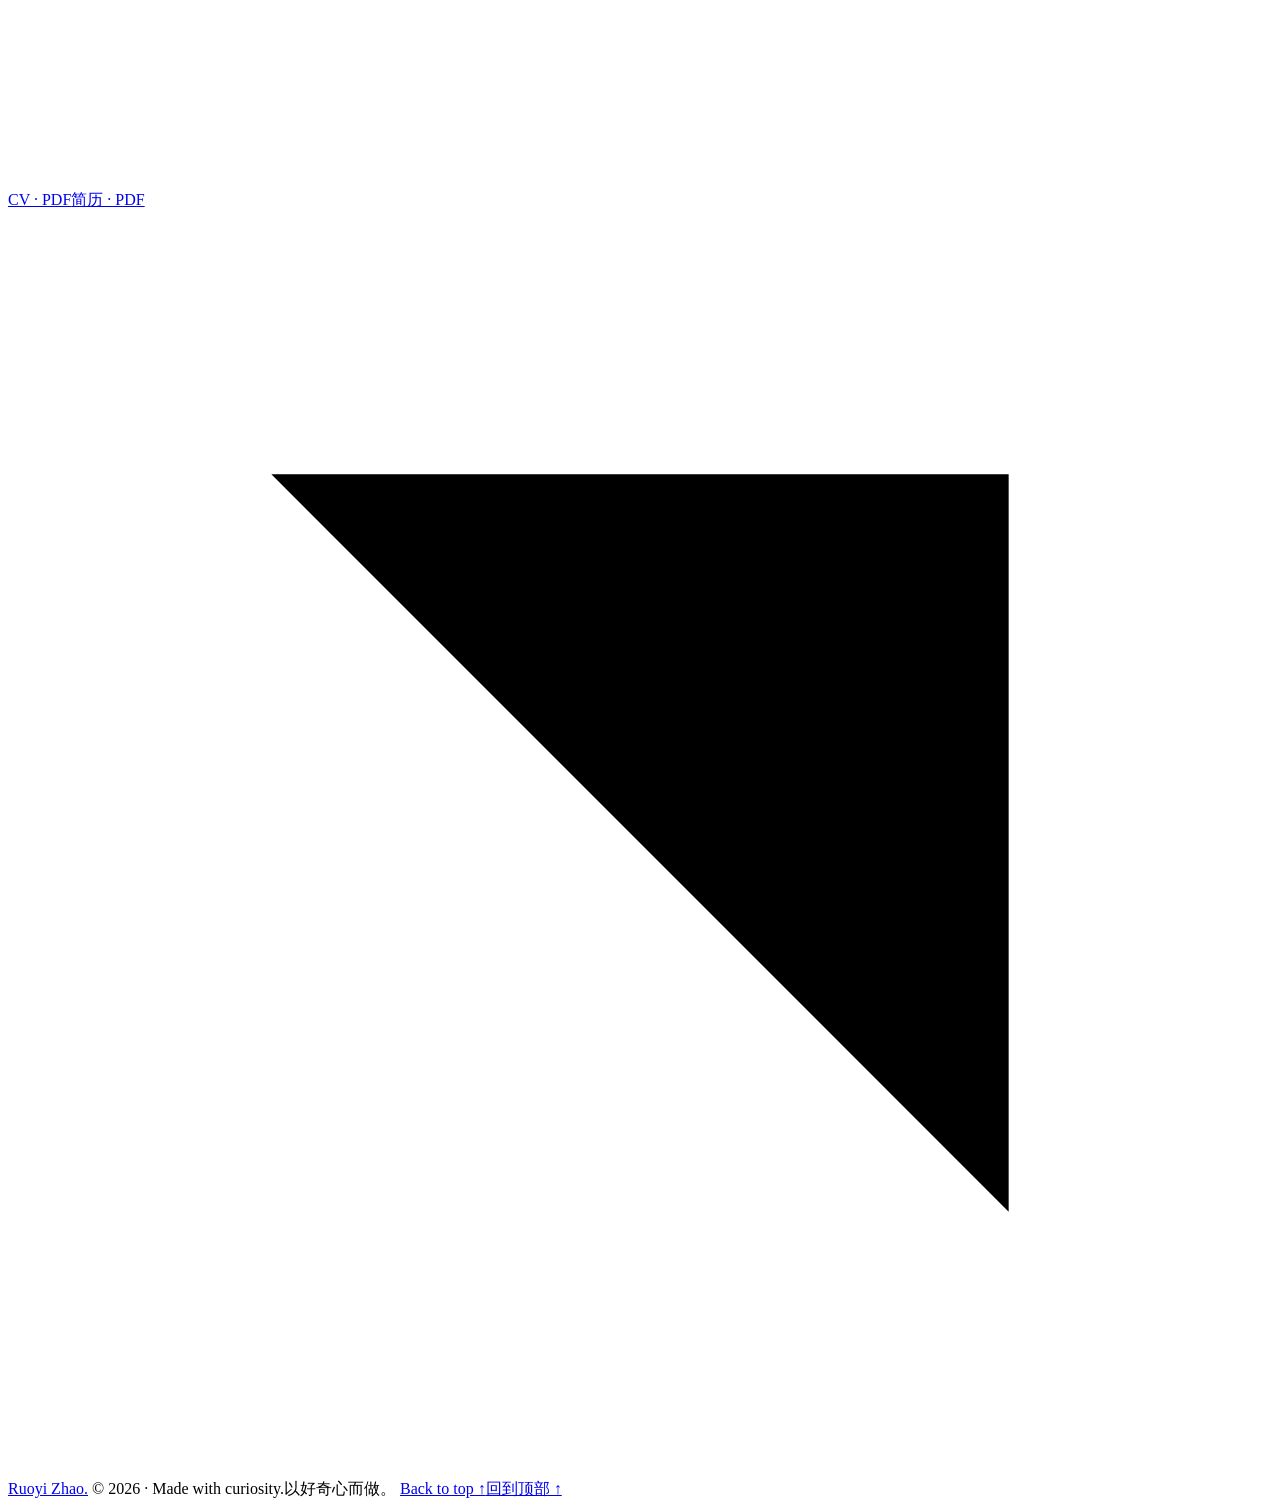
==== commit 4713f8c1: "About: drop eyebrow, unify right column at body size" ====
--- a/about/index.html
+++ b/about/index.html
@@ -6,7 +6,7 @@
 <title>About me — Ruoyi (Iris) Zhao</title>
 <meta name="description" content="Ruoyi (Iris) Zhao — a Digital Media Technology undergraduate working across human-centered AI, interaction design and product thinking."/>
 <link rel="icon" href="/Ruoyi-Iris-Zhao-Portfolio/favicon.svg"/>
-<link rel="stylesheet" href="/Ruoyi-Iris-Zhao-Portfolio/_next/static/css/index.DijxL777.css?v=11"/>
+<link rel="stylesheet" href="/Ruoyi-Iris-Zhao-Portfolio/_next/static/css/index.DijxL777.css?v=19"/>
 </head>
 <body>
 <a class="skip" href="#main">Skip to content</a>
@@ -25,7 +25,6 @@
   <section id="about" class="about section-wrap about-page">
 
     <div class="about-title">
-      <span class="eyebrow"><span class="t-en">BEHIND THE WORK</span><span class="t-zh">关于我</span></span>
       <h1>
         <span class="t-en">Curious by nature.<br/><em>Hands-on by choice.</em></span>
         <span class="t-zh">始于好奇。<br/><em>落于实践。</em></span>
